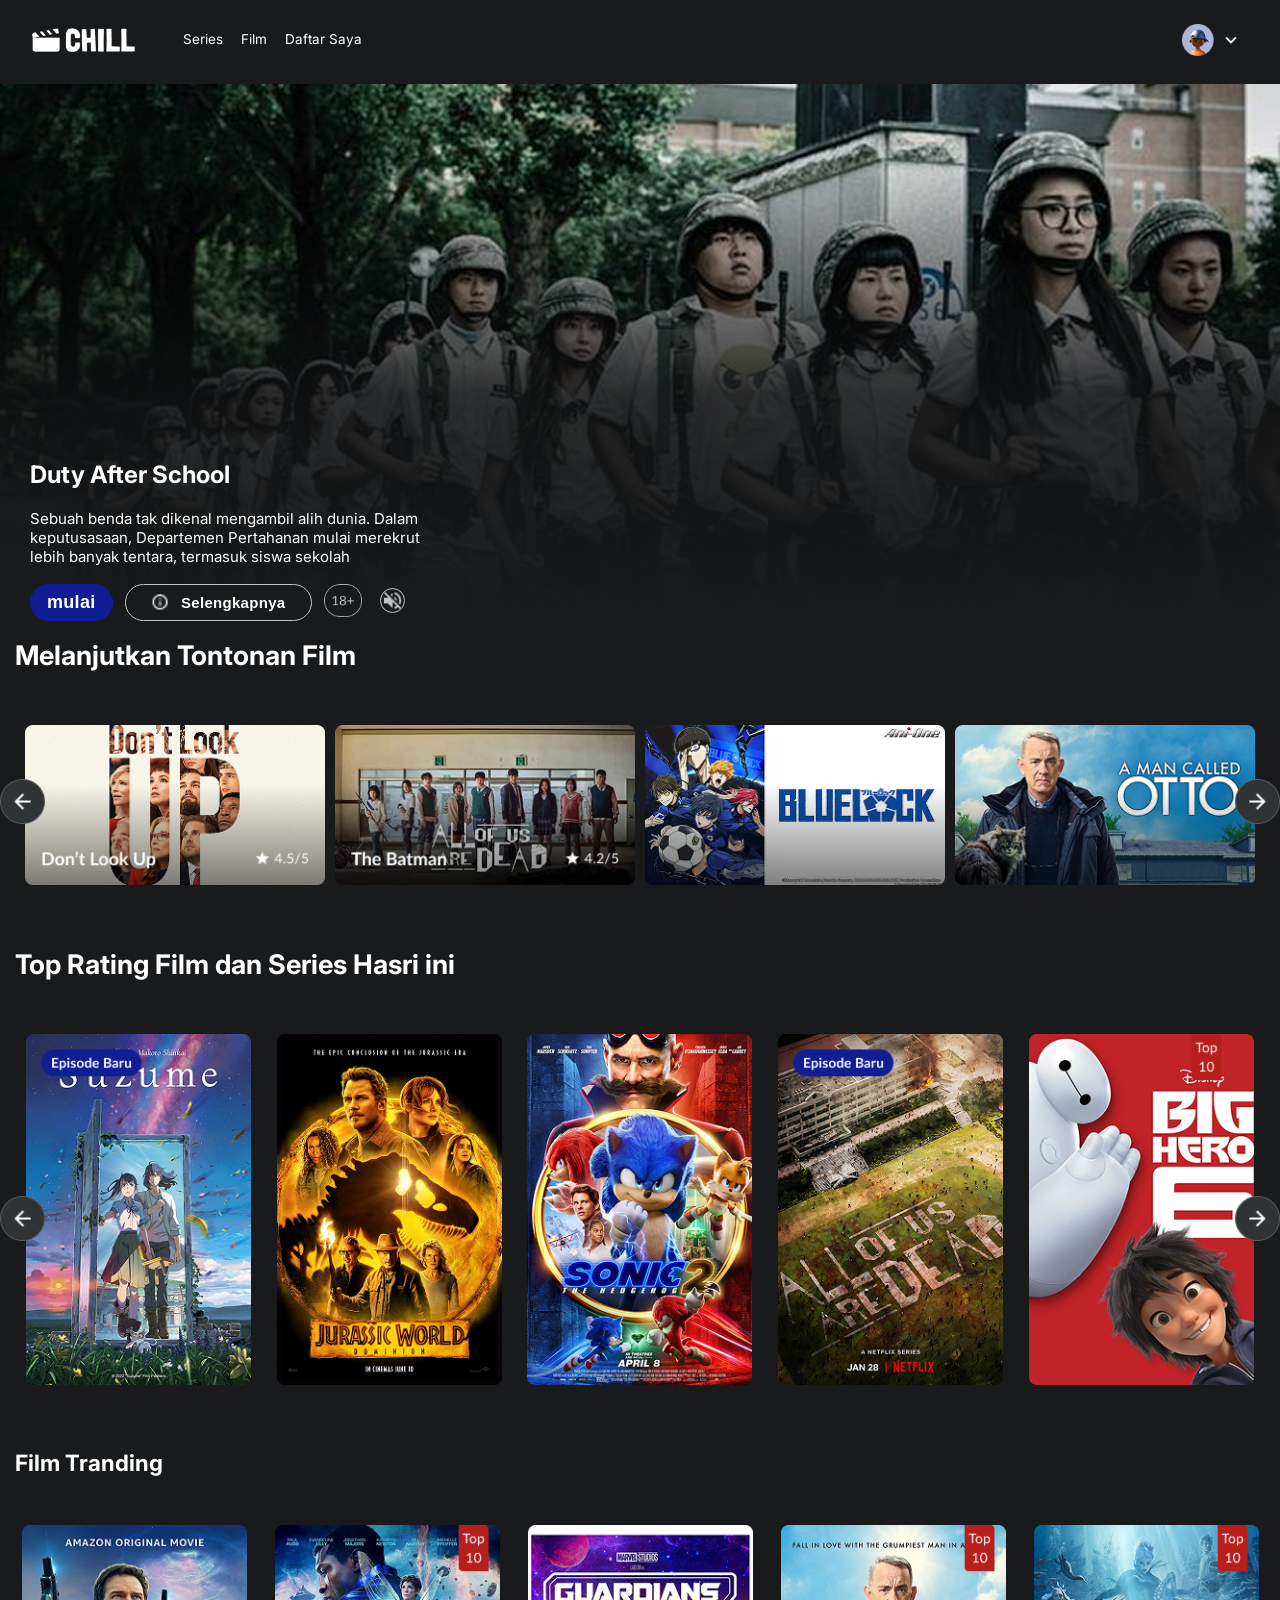
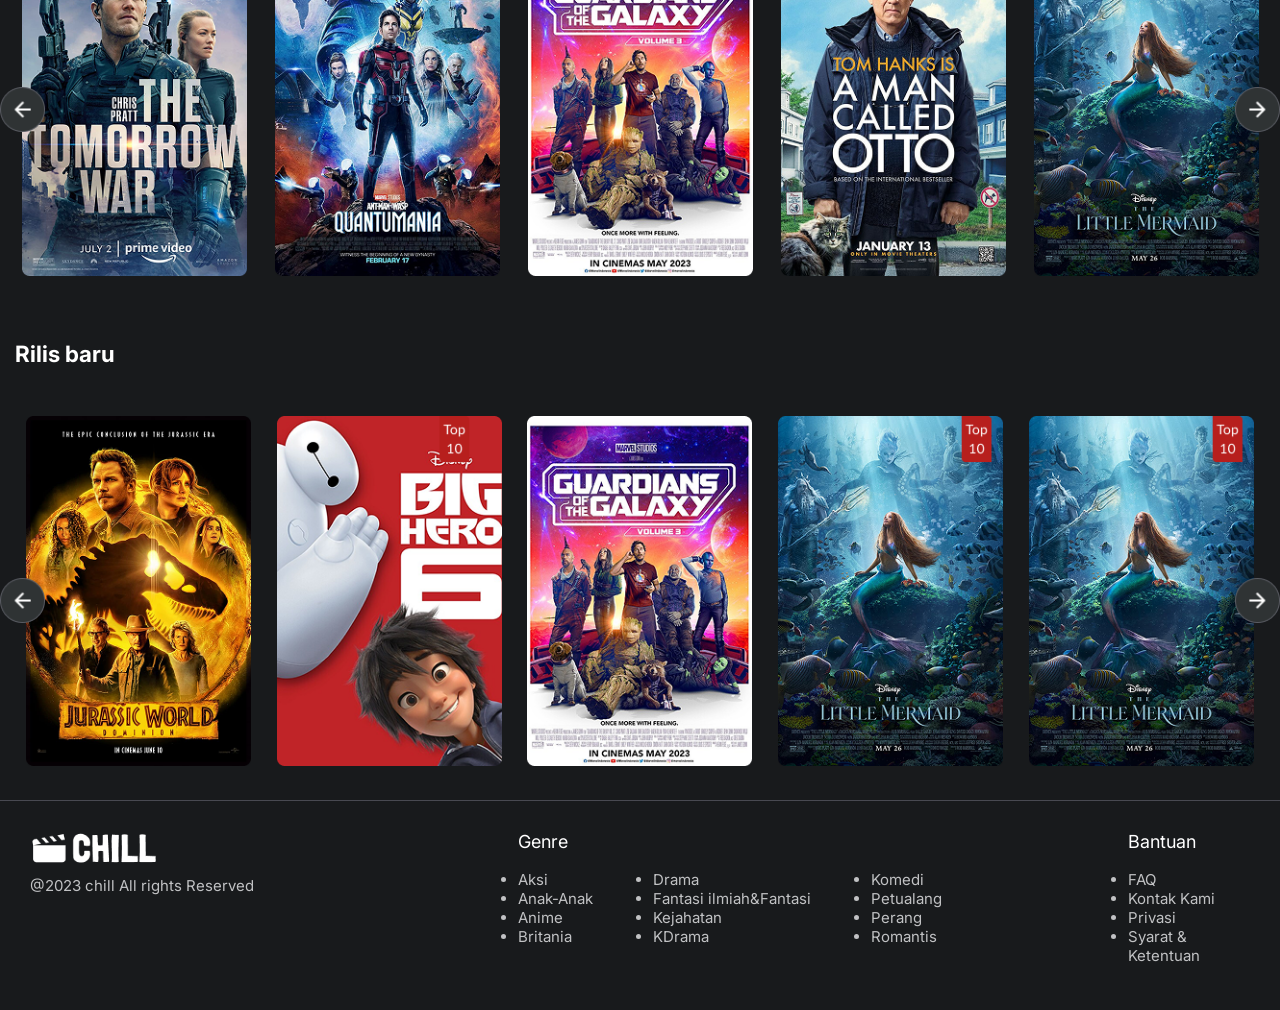
==== beranda-chill/index.html @ 82ff6e50 "desain sementara" ====
<!doctype html>
<html lang="en">
  <head>
    <meta charset="UTF-8" />
    <meta name="viewport" content="width=device-width, initial-scale=1.0" />
    <title>Document</title>
       <!-- <script src="https://cdn.jsdelivr.net/npm/@tailwindcss/browser@4"></script> -->
    <link rel="preconnect" href="https://fonts.googleapis.com" />
    <link rel="preconnect" href="https://fonts.gstatic.com" crossorigin />
    <link
      href="https://fonts.googleapis.com/css2?family=Inter:ital,opsz,wght@0,14..32,100..900;1,14..32,100..900&family=Lato:ital,wght@0,100;0,300;0,400;0,700;0,900;1,100;1,300;1,400;1,700;1,900&display=swap"
      rel="stylesheet"
    />

    <link rel="stylesheet" href="style.css" />
  </head>
  <body>
    <header class="">
     

      <nav>
 <div class="box-logo">
        <img class="logo-chill"
          src="/beranda-chill/img-beranda/Logo.png"
          alt="logo Chill"
          srcset=""
        />
      </div>

        <div class="box-list">
          <ul class="list">
            <li>Series</li>
            <li>Film</li>
            <li>Daftar Saya</li>
          </ul>
        </div>
      
      </nav>
        <div class="box-profil">
          <img src="../beranda-chill/img-beranda/Avatar (1).png" alt="" />
        </div>
    </header>

    <main>
      <section class="container-hero">
        <div class="hero-film"><img src="../beranda-chill/img-beranda/section_hero.png" alt=""></div>
        <div class="hero-description">
            <div
            class="hero-title"><h1>Duty After School</h1></div>

            <div class="hero-paraf">
               <p>Sebuah benda tak dikenal mengambil alih dunia. Dalam keputusasaan, Departemen Pertahanan mulai merekrut lebih banyak tentara, termasuk siswa sekolah menengah. Mereka pun segera menjadi pejuang garis depan dalam perang.</p> 
            </div>

<div class="hero-button">
 
    <div class="box-button">
<div> <button id="button-mulai">mulai</button></div>
   

   <div>
    <button id="button-selengkapnya"><img class="" src="../beranda-chill/img-beranda/information-outline.png" alt=""><span>Selengkapnya</span></button>
   </div>

   
    
   
<div>
    <img class="image-category-age" src="..//beranda-chill/img-beranda/category_age.png" alt="category-age">
   </div> 
</div>
  
   

<div class="volume-setting">
<img src="../beranda-chill/img-beranda/volume-off.png" alt="">
    </div>
</div>
    </div>
    
     <div >
</div>
        </div>

     <main>
      <!-- section melanjutkan film -->
      <section class="melanjutkan-tonton-film">
        <h2>Melanjutkan Tontonan Film</h2>
        <div class="card-film-tontonan">
        <div><img  src="./img-beranda/film1_melanjutkan_tontonan (3).png" alt=""></div>
        <div><img  src="./img-beranda/film2_melanjutkan_tontonan (2).png" alt=""></div>
        <div><img  src="./img-beranda/film3_melanjutkan_tontonan.png" alt=""></div>
        <div><img  src="./img-beranda/film4_melanjutkan_tontonan.png" alt=""></div>
        <div class="anak_panah">
<div class="anak_panah_kiri"><img src="./img-beranda/anak_panah_kiri.png" alt=""></div>
<div class="anak_panah_kanan">
  <img src="./img-beranda/anak_panah_kanan.png" alt="">
</div>
        </div>
        </div>
      </section>

      <!-- top rating film hari ini -->
      <section class="top-rating-film">
        <h2>Top Rating Film dan Series Hasri ini</h2>
        <div class="card-film-top">
        <div><img  src="img-beranda/film1_top.png" alt=""></div>
        <div><img  src="./img-beranda/film2_top.png" alt=""></div>
        <div><img  src="./img-beranda/film3_top.png" alt=""></div>
        <div><img  src="img-beranda/film4_top.png" alt=""></div>
        <div><img  src="./img-beranda/film5_top.png" alt=""></div>
        <div class="anak_panah_groub">
<div class="anak_panah_kiri"><img src="./img-beranda/anak_panah_kiri.png" alt=""></div>
<div class="anak_panah_kanan">
  <img src="./img-beranda/anak_panah_kanan.png" alt="">
</div>
        </div>
        </div>
      </section>
     

      <!-- section film tranding -->
      <section class="film-tranding">
        <h2>Film Tranding</h2>
        <div class="card-film-tranding">
        <div><img  src="./img-beranda/img_card/film1_tranding.png" alt=""></div>
        <div><img  src="./img-beranda/img_card/film2.tranding.png" alt=""></div>
        <div><img  src="./img-beranda/img_card/film3_tranding.png" alt=""></div>
        <div><img  src="./img-beranda/img_card/film4_tranding.png" alt=""></div>
        <div><img  src="./img-beranda/img_card/film5_tranding.png" alt=""></div>
        <div class="anak_panah_groub">
<div class="anak_panah_kiri"><img src="./img-beranda/anak_panah_kiri.png" alt=""></div>
<div class="anak_panah_kanan">
  <img src="./img-beranda/anak_panah_kanan.png" alt="">
</div>
        </div>
        </div>
      </section>


     <!-- section film rilis -->
      <section class="film-rilis">
        <h2>Rilis baru</h2>
        <div class="card-film-rilis">
        <div><img  src="./img-beranda/film2_top.png" alt=""></div>
        <div><img  src="./img-beranda/film5_top.png" alt=""></div>
        <div><img  src="./img-beranda/img_card/film3_tranding.png" alt=""></div>
        <div><img  src="./img-beranda/img_card/film5_tranding.png" alt=""></div>
        <div><img  src="./img-beranda/img_card/film5_tranding.png" alt=""></div>
        <div class="anak_panah_groub">
<div class="anak_panah_kiri"><img src="./img-beranda/anak_panah_kiri.png" alt=""></div>
<div class="anak_panah_kanan">
  <img src="./img-beranda/anak_panah_kanan.png" alt="">
</div>
        </div>
        </div>
      </section>
     
    </main>
    <footer>
      <!-- unntuk responsiv mobile -->
       <div class="hak-cipta">
        <img src="./img-beranda/Logo.png" alt="">
        <p>@2023 chill All rights Reserved</p>
       </div>

       <div class="genre">
        
          <p>Genre</p>
        <img src="./img-beranda/option-panah.png" alt="">

        
        <div class="genre-list">
         <div>

           <ul>
            <li>Aksi</li>
            <li>Anak-Anak</li>
            <li>Anime</li>
            <li>Britania</li>
          </ul>
         </div>
         
<div>
  <ul>
            <li>Drama</li>
            <li>Fantasi ilmiah&Fantasi</li>
            <li>Kejahatan</li>
            <li>KDrama</li>
          </ul>
</div>
          
<div>
    <Ul>
            <li>Komedi</li>
            <li>Petualang</li>
            <li>Perang</li>
            <li>Romantis</li>
          </Ul>
</div>
        
        </div>

</div>
       
       <div class="bantuan">
        <p>Bantuan</p>
        <img src="./img-beranda/option-panah.png" alt="">

        <div class="bantuan-list">
<ul>
  <li>FAQ</li>
  <li>Kontak Kami</li>
  <li>Privasi</li>
  <li>Syarat & Ketentuan</li>
</ul>
        </div>
       </div>


<!-- footer dekstop -->
   
    </footer>
   
  </body>
</html>
---- beranda-chill/style.css ----
@import"card_film.css";
@import"aresponsiv_beranda.css";
*{
    padding: 0;
    margin-top: 0;
    box-sizing: border-box;
}
html{
    font-size: 10px;
}

body{
    margin: 0;
    padding: 0;
    width:100vw;
    height:auto ;
   font-family: "Inter", sans-serif;
   background-color: #181A1C;
   color:#ffffff;
}

header{
    display: flex;
width:100vw;
height: 5.6rem;
padding: 0.6rem 2rem;
align-items: center;
}

.logo-chill{
    width:7rem;
    height: auto;
 
}

nav{
    width:90vw;
    height: 4.4rem;
    display: flex;
 
  gap: 1.2rem;
 align-items:center;

  
    box-sizing: border-box;
}

.box-list{
margin-top: 0.5rem;
}
nav ul{
    list-style-type: none;
    display: flex;
    gap: 1.2rem;
    font-style: bold;
    line-height: 120%;
  font-size:0.9rem;

}

.box-profil img{
    width: 4rem;
    height: auto;
  
}

/* main */
main{
    width:100vw;
    height: auto;
    display: flex;
    flex-direction: column;
}

/* section hero */

.container-hero{
    width:36rem;
    height:auto;

    position: relative;
    
}
/* image hero */
.hero-film img{
    width:100vw;
    height:auto;
 object-position: top;
object-fit:contain;

}

/* description hero */
.hero-description{
    width:25rem;
    display: flex;
    flex-direction: column;
  position: absolute;
  margin-top:-10rem;
  margin-left: 2rem;
    max-width: 32rem;
   max-height: 11.8rem;
   
   box-sizing: border-box;
  
}

/* hero title */


.hero-title h1{
    font-size: 1.6rem;
    font-weight: 700;
    font-style:bold;
   
    
  
  
}

/* hero paraf */

.hero-paraf p{ 
    width:26rem;
    
  
    font-size: 1rem;
    height:4rem ;
    overflow:scroll;
}

/* hero-button */
.hero-button{
    display: flex;
   justify-content: space-between;
   align-items: center;
 
   
}
/* box button */
.box-button{
    display: flex;
    gap: 0.8rem;
    align-items: center;
}
/* buton muulai */
#button-mulai{
    width:5.5rem ;
    height:2.5rem ;
    border-radius: 4.8rem;
    font-size: 1.2rem;
    font-style: bold;
    font-weight: 700;
    color: #ffffff;
    background-color: #0F1E93;
    letter-spacing: 0.02rem;
    border: none;
    box-sizing: border-box;
    
}

/* button selengkapnya */
#button-selengkapnya{
    align-items: center;
    justify-content: center;
    display: flex;
    width:12.5rem ;
    height:2.5rem ;
    border-radius: 4.8rem;
    font-size: 1.2rem;
    font-style: bold;
    font-weight: 700;
    color: #ffffff;
    background-color: #181A1C;
    letter-spacing: 0.02rem;
    gap: 0.8rem;
    padding:0.2rem 1.2rem 0.2rem 1.2rem;
    box-sizing: border-box;
    border:1px solid #C1C2C4;
}
#button-selengkapnya img{
    width: 1.2rem;
    height:1.2rem;
}
#button-selengkapnya span{
    display: block;
font-size:1rem ;
}
.image-category-age{
    width: 2.5rem;
   height: auto;
}


/* image volume setting */
.volume-setting img{
  width: 1.7rem;
  height: auto;
  border: 1px solid #C1C2C4;
  border-radius:1.9rem ;
 
}


/* footer */

footer{
    width: 100vw;
    height: auto;
    border-top: 1px solid #E7E3FC3B;
    color: #ffffff;
    padding:2rem 2rem ;
    display: flex;
    flex-direction: column;
   
}
.genre-list,.bantuan-list{
    display: none;
}

.hak-cipta{
     flex-direction: column;
width:100vw;
height: auto;
display: flex;
gap: 0.8rem;
}

.hak-cipta img{
    width: 8.4rem;
    height: auto;
}

.hak-cipta p{
    font-size: 1rem;
    line-height: 120%;
    color:#C1C2C4;
}

/* option genre */
.genre{
    display: flex;
    font-size: 1.2rem;
    width:90vw;
    height: auto;
    justify-content: space-between;
}


.genre img{
    width:auto;
    height:1.4rem;

/* option bantuan */
}
.bantuan{
    display: flex;
    font-size: 1.2rem;
    width:90vw;
    height: auto;
    justify-content: space-between;
}

.bantuan img{
    width:auto;
    height:1.4rem;

}

@media screen and (min-width: 400px){
    html{
        font-size: 11px;
    }
}
@media screen and (min-width:640px){
    html{
        font-size: 13px;
    }
}
@media screen and (min-width:786px){
   html{font-size: 15px;} 
   nav ul{
    margin-left: 2rem;

}
.card-film-tontonan img {
    width: 20rem;
    
}
   .card-film-top img {
    width:15rem;
   
}

.card-film-tranding img {
    width:15rem;
   
}
.card-film-rilis img {
    width:15rem;
    
}

.anak_panah{
    display: flex;
}
.anak_panah img{
    display:block;
    width: 3rem;

}
.anak_panah_groub img{
    display:block;
    width: 3rem;

}

.anak_panah_groub{
   
   width: 100vw;
   
  margin-top: 30%;
    position:absolute;
    display: flex;
    justify-content: space-between;

}

footer{
    flex-direction: row;
    justify-content: space-between;
}

.hak-cipta{
    width: 40vw;
}
.genre{
    display: flex;
    flex-direction: column;
    justify-content:start;
    width:50vw;
}
.genre-list{
    display: flex;
    /* display:block; */
    width:fit-content ;
    gap: 4rem;
    color: #C1C2C4;
    font-size: 1rem;
   
}
.bantuan{
    flex-direction: column;
    justify-content:start;
    width: 10vw;
}
.bantuan-list{
    display:block;
    flex-direction: column;
    color: #C1C2C4;
    font-size: 1rem;
}
.bantuan img{
    display: none;
}
.genre img{
    display: none;
}
}




/* @media screen and (min-width:1024px){
   html{font-size: 14px;} 
.card-film-tontonan img {
    width: 13rem;
    height: auto;
    margin-top:2rem;
    position: relative;
} */
    /* html{
        font-size:16px;
    }
    body{
       width :1440px;
    }
    /* header{
       width: 1440px;} */
    
  
   /* nav{
    width: 1000px;
    gap: 100px;
   }

   nav ul{
    gap: 50px;
   }

.hero-film img{
    width:100vw;
    height:700px;
 object-position: top;
object-fit:cover;

}


} */
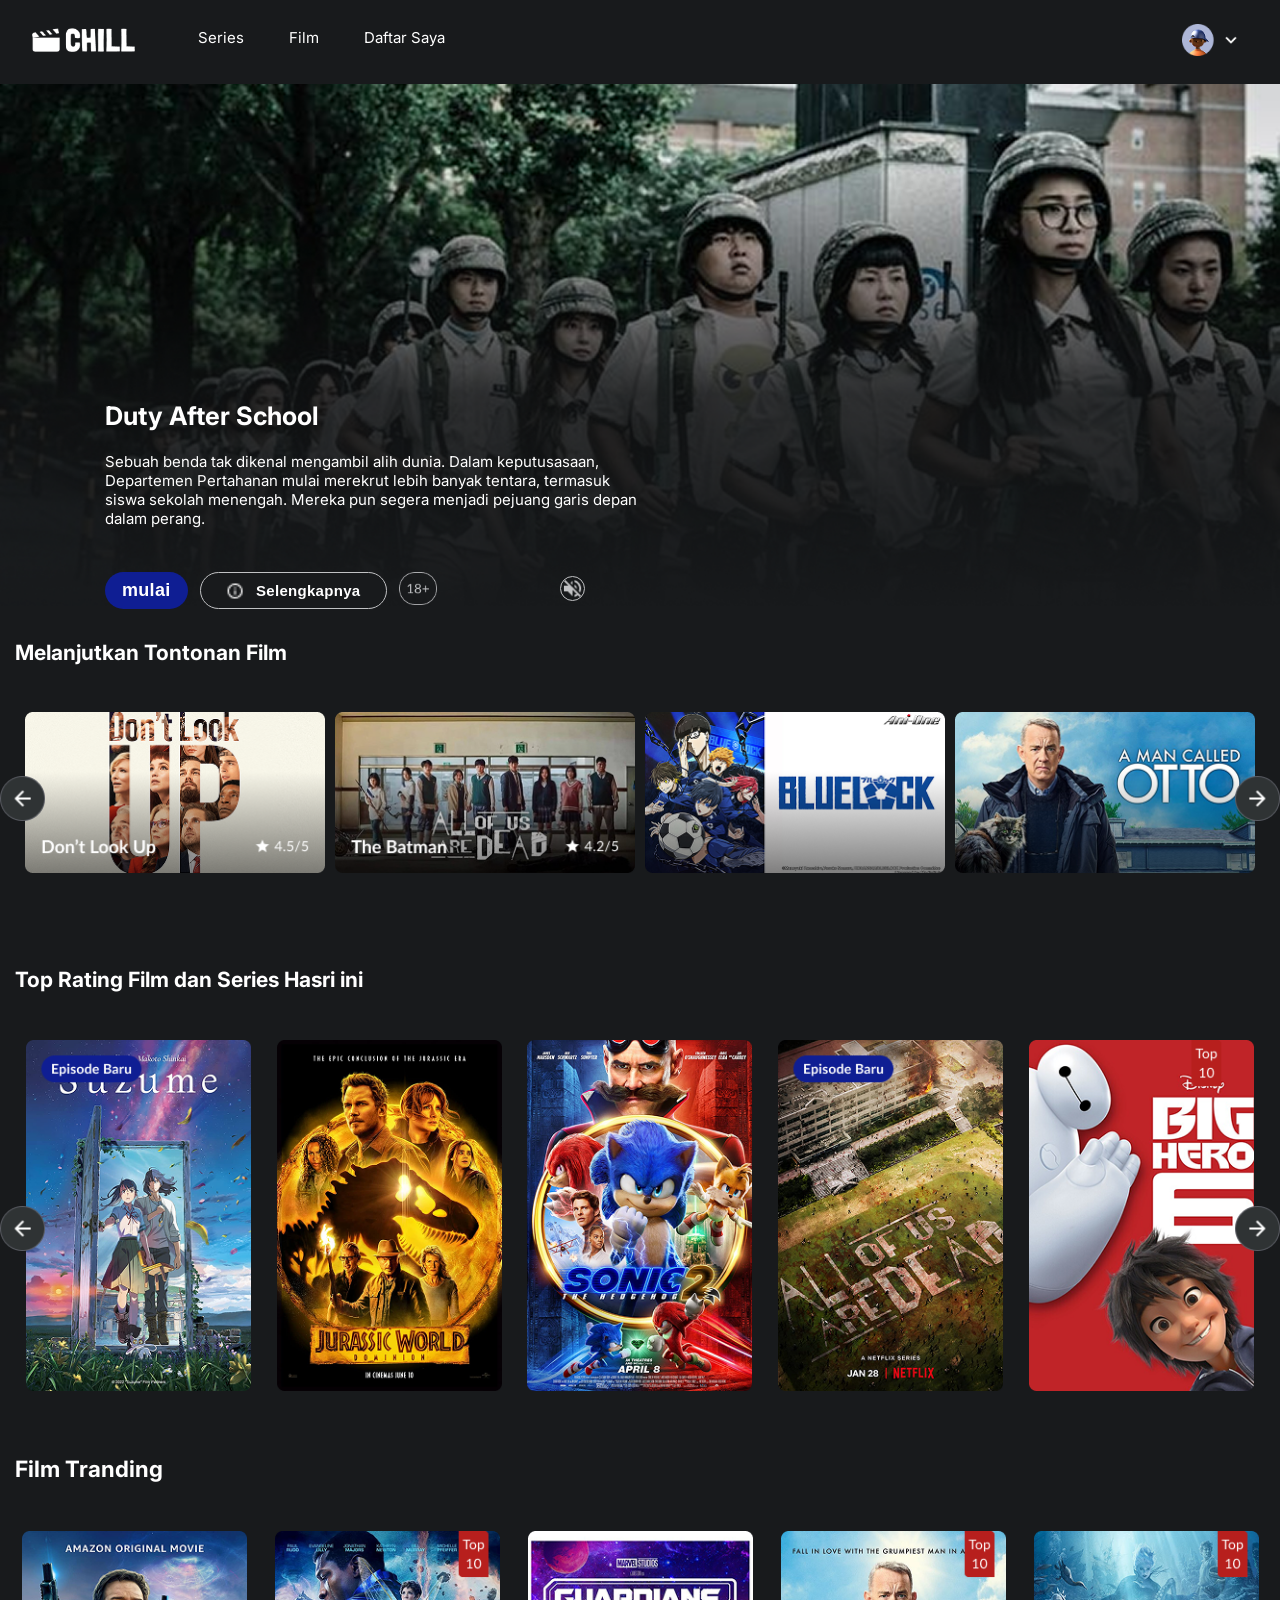
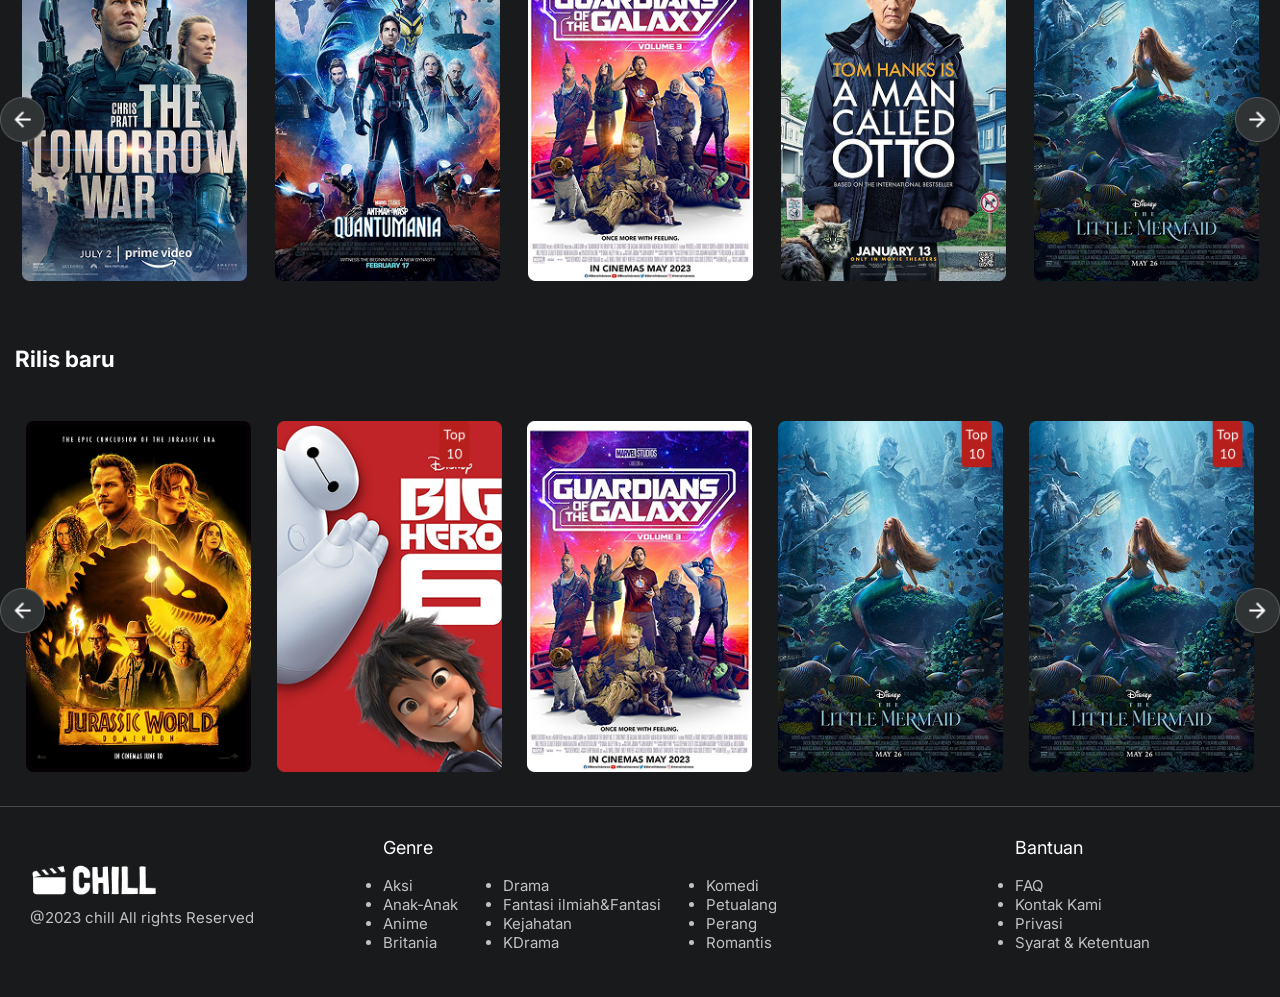
==== commit 286dc2e6: "push tugas-3b-basic" ====
--- a/beranda-chill/index.html
+++ b/beranda-chill/index.html
@@ -3,30 +3,39 @@
   <head>
     <meta charset="UTF-8" />
     <meta name="viewport" content="width=device-width, initial-scale=1.0" />
-    <title>Document</title>
-       <!-- <script src="https://cdn.jsdelivr.net/npm/@tailwindcss/browser@4"></script> -->
+    <title>Chill app</title>
+
     <link rel="preconnect" href="https://fonts.googleapis.com" />
     <link rel="preconnect" href="https://fonts.gstatic.com" crossorigin />
     <link
       href="https://fonts.googleapis.com/css2?family=Inter:ital,opsz,wght@0,14..32,100..900;1,14..32,100..900&family=Lato:ital,wght@0,100;0,300;0,400;0,700;0,900;1,100;1,300;1,400;1,700;1,900&display=swap"
       rel="stylesheet"
     />
-
+    <link rel="shortcut icon" href="/icon.png" type="image/x-icon">
+<!-- link css style -->
     <link rel="stylesheet" href="style.css" />
+    <!-- link css card -->
+    <link rel="stylesheet" href="/beranda-chill/card_film.css" />
+    <!-- link responsiv css -->
+    <link rel="stylesheet" href="/beranda-chill/responsiv.css" />
+
+  
   </head>
+
   <body>
     <header class="">
-     
-
       <nav>
- <div class="box-logo">
-        <img class="logo-chill"
-          src="/beranda-chill/img-beranda/Logo.png"
-          alt="logo Chill"
-          srcset=""
-        />
-      </div>
-
+        <!-- logo -->
+        <div class="box-logo">
+          <img
+            class="logo-chill"
+            src="/beranda-chill/img-beranda/Logo.png"
+            alt="logo Chill"
+            srcset=""
+          />
+        </div>
+
+        <!-- list nav -->
         <div class="box-list">
           <ul class="list">
             <li>Series</li>
@@ -34,193 +43,228 @@
             <li>Daftar Saya</li>
           </ul>
         </div>
-      
       </nav>
-        <div class="box-profil">
-          <img src="../beranda-chill/img-beranda/Avatar (1).png" alt="" />
-        </div>
+
+      <!-- profil -->
+      <div class="box-profil">
+        <img src="../beranda-chill/img-beranda/Avatar (1).png" alt="" />
+      </div>
     </header>
 
+    <!-- main -->
     <main>
+      <!-- section hero -->
       <section class="container-hero">
-        <div class="hero-film"><img src="../beranda-chill/img-beranda/section_hero.png" alt=""></div>
+        <div class="hero-film">
+          <img src="../beranda-chill/img-beranda/section_hero.png" alt="" />
+        </div>
+
         <div class="hero-description">
-            <div
-            class="hero-title"><h1>Duty After School</h1></div>
-
-            <div class="hero-paraf">
-               <p>Sebuah benda tak dikenal mengambil alih dunia. Dalam keputusasaan, Departemen Pertahanan mulai merekrut lebih banyak tentara, termasuk siswa sekolah menengah. Mereka pun segera menjadi pejuang garis depan dalam perang.</p> 
-            </div>
-
-<div class="hero-button">
- 
-    <div class="box-button">
-<div> <button id="button-mulai">mulai</button></div>
-   
-
-   <div>
-    <button id="button-selengkapnya"><img class="" src="../beranda-chill/img-beranda/information-outline.png" alt=""><span>Selengkapnya</span></button>
-   </div>
-
-   
-    
-   
-<div>
-    <img class="image-category-age" src="..//beranda-chill/img-beranda/category_age.png" alt="category-age">
-   </div> 
-</div>
-  
-   
-
-<div class="volume-setting">
-<img src="../beranda-chill/img-beranda/volume-off.png" alt="">
-    </div>
-</div>
-    </div>
-    
-     <div >
-</div>
-        </div>
-
-     <main>
-      <!-- section melanjutkan film -->
-      <section class="melanjutkan-tonton-film">
-        <h2>Melanjutkan Tontonan Film</h2>
-        <div class="card-film-tontonan">
-        <div><img  src="./img-beranda/film1_melanjutkan_tontonan (3).png" alt=""></div>
-        <div><img  src="./img-beranda/film2_melanjutkan_tontonan (2).png" alt=""></div>
-        <div><img  src="./img-beranda/film3_melanjutkan_tontonan.png" alt=""></div>
-        <div><img  src="./img-beranda/film4_melanjutkan_tontonan.png" alt=""></div>
-        <div class="anak_panah">
-<div class="anak_panah_kiri"><img src="./img-beranda/anak_panah_kiri.png" alt=""></div>
-<div class="anak_panah_kanan">
-  <img src="./img-beranda/anak_panah_kanan.png" alt="">
-</div>
-        </div>
-        </div>
+          <div class="hero-title">
+            <h1>Duty After School</h1>
+          </div>
+
+          <div class="hero-paraf">
+            <p>
+              Sebuah benda tak dikenal mengambil alih dunia. Dalam keputusasaan,
+              Departemen Pertahanan mulai merekrut lebih banyak tentara,
+              termasuk siswa sekolah menengah. Mereka pun segera menjadi pejuang
+              garis depan dalam perang.
+            </p>
+          </div>
+
+          <div class="hero-button">
+            <div class="box-button">
+              <div>
+                <button id="button-mulai">mulai</button>
+              </div>
+
+              <div>
+                <button id="button-selengkapnya">
+                  <img
+                    src="../beranda-chill/img-beranda/information-outline.png"
+                    alt=""
+                  />
+                  <span>Selengkapnya</span>
+                </button>
+              </div>
+
+              <div>
+                <img
+                  class="image-category-age"
+                  src="..//beranda-chill/img-beranda/category_age.png"
+                  alt="category-age"
+                />
+              </div>
+            </div>
+
+            <div class="volume-setting">
+              <img
+                src="../beranda-chill/img-beranda/volume-off.png"
+                alt=""
+              />
+            </div>
+          </div>
+        </div>
+
+        <div></div>
       </section>
 
-      <!-- top rating film hari ini -->
-      <section class="top-rating-film">
-        <h2>Top Rating Film dan Series Hasri ini</h2>
-        <div class="card-film-top">
-        <div><img  src="img-beranda/film1_top.png" alt=""></div>
-        <div><img  src="./img-beranda/film2_top.png" alt=""></div>
-        <div><img  src="./img-beranda/film3_top.png" alt=""></div>
-        <div><img  src="img-beranda/film4_top.png" alt=""></div>
-        <div><img  src="./img-beranda/film5_top.png" alt=""></div>
-        <div class="anak_panah_groub">
-<div class="anak_panah_kiri"><img src="./img-beranda/anak_panah_kiri.png" alt=""></div>
-<div class="anak_panah_kanan">
-  <img src="./img-beranda/anak_panah_kanan.png" alt="">
-</div>
-        </div>
-        </div>
-      </section>
-     
-
-      <!-- section film tranding -->
-      <section class="film-tranding">
-        <h2>Film Tranding</h2>
-        <div class="card-film-tranding">
-        <div><img  src="./img-beranda/img_card/film1_tranding.png" alt=""></div>
-        <div><img  src="./img-beranda/img_card/film2.tranding.png" alt=""></div>
-        <div><img  src="./img-beranda/img_card/film3_tranding.png" alt=""></div>
-        <div><img  src="./img-beranda/img_card/film4_tranding.png" alt=""></div>
-        <div><img  src="./img-beranda/img_card/film5_tranding.png" alt=""></div>
-        <div class="anak_panah_groub">
-<div class="anak_panah_kiri"><img src="./img-beranda/anak_panah_kiri.png" alt=""></div>
-<div class="anak_panah_kanan">
-  <img src="./img-beranda/anak_panah_kanan.png" alt="">
-</div>
-        </div>
-        </div>
-      </section>
-
-
-     <!-- section film rilis -->
-      <section class="film-rilis">
-        <h2>Rilis baru</h2>
-        <div class="card-film-rilis">
-        <div><img  src="./img-beranda/film2_top.png" alt=""></div>
-        <div><img  src="./img-beranda/film5_top.png" alt=""></div>
-        <div><img  src="./img-beranda/img_card/film3_tranding.png" alt=""></div>
-        <div><img  src="./img-beranda/img_card/film5_tranding.png" alt=""></div>
-        <div><img  src="./img-beranda/img_card/film5_tranding.png" alt=""></div>
-        <div class="anak_panah_groub">
-<div class="anak_panah_kiri"><img src="./img-beranda/anak_panah_kiri.png" alt=""></div>
-<div class="anak_panah_kanan">
-  <img src="./img-beranda/anak_panah_kanan.png" alt="">
-</div>
-        </div>
-        </div>
-      </section>
-     
+      <div class="container-card">
+        <!-- section melanjutkan tontonan -->
+        <section class="melanjutkan-tonton-film">
+          <h2>Melanjutkan Tontonan Film</h2>
+
+          <div class="card-film-tontonan">
+            <div>
+              <img src="./img-beranda/film1_melanjutkan_tontonan (3).png" alt="" />
+            </div>
+            <div>
+              <img src="./img-beranda/film2_melanjutkan_tontonan (2).png" alt="" />
+            </div>
+            <div>
+              <img src="./img-beranda/film3_melanjutkan_tontonan.png" alt="" />
+            </div>
+            <div>
+              <img src="./img-beranda/film4_melanjutkan_tontonan.png" alt="" />
+            </div>
+
+            <div class="anak_panah">
+              <div class="anak_panah_kiri">
+                <img src="./img-beranda/anak_panah_kiri.png" alt="" />
+              </div>
+              <div class="anak_panah_kanan">
+                <img src="./img-beranda/anak_panah_kanan.png" alt="" />
+              </div>
+            </div>
+          </div>
+        </section>
+
+        <!-- top rating film -->
+        <section class="top-rating-film">
+          <h2>Top Rating Film dan Series Hasri ini</h2>
+
+          <div class="card-film-top">
+            <div><img src="img-beranda/film1_top.png" alt="" /></div>
+            <div><img src="./img-beranda/film2_top.png" alt="" /></div>
+            <div><img src="./img-beranda/film3_top.png" alt="" /></div>
+            <div><img src="img-beranda/film4_top.png" alt="" /></div>
+            <div><img src="./img-beranda/film5_top.png" alt="" /></div>
+
+            <div class="anak_panah_groub">
+              <div class="anak_panah_kiri">
+                <img src="./img-beranda/anak_panah_kiri.png" alt="" />
+              </div>
+              <div class="anak_panah_kanan">
+                <img src="./img-beranda/anak_panah_kanan.png" alt="" />
+              </div>
+            </div>
+          </div>
+        </section>
+
+        <!-- section film tranding -->
+        <section class="film-tranding">
+          <h2>Film Tranding</h2>
+
+          <div class="card-film-tranding">
+            <div><img src="./img-beranda/img_card/film1_tranding.png" alt="" /></div>
+            <div><img src="./img-beranda/img_card/film2.tranding.png" alt="" /></div>
+            <div><img src="./img-beranda/img_card/film3_tranding.png" alt="" /></div>
+            <div><img src="./img-beranda/img_card/film4_tranding.png" alt="" /></div>
+            <div><img src="./img-beranda/img_card/film5_tranding.png" alt="" /></div>
+
+            <div class="anak_panah_groub">
+              <div class="anak_panah_kiri">
+                <img src="./img-beranda/anak_panah_kiri.png" alt="" />
+              </div>
+              <div class="anak_panah_kanan">
+                <img src="./img-beranda/anak_panah_kanan.png" alt="" />
+              </div>
+            </div>
+          </div>
+        </section>
+
+        <!-- section film rilis -->
+        <section class="film-rilis">
+          <h2>Rilis baru</h2>
+
+          <div class="card-film-rilis">
+            <div><img src="./img-beranda/film2_top.png" alt="" /></div>
+            <div><img src="./img-beranda/film5_top.png" alt="" /></div>
+            <div><img src="./img-beranda/img_card/film3_tranding.png" alt="" /></div>
+            <div><img src="./img-beranda/img_card/film5_tranding.png" alt="" /></div>
+            <div><img src="./img-beranda/img_card/film5_tranding.png" alt="" /></div>
+
+            <div class="anak_panah_groub">
+              <div class="anak_panah_kiri">
+                <img src="./img-beranda/anak_panah_kiri.png" alt="" />
+              </div>
+              <div class="anak_panah_kanan">
+                <img src="./img-beranda/anak_panah_kanan.png" alt="" />
+              </div>
+            </div>
+          </div>
+        </section>
+      </div>
     </main>
+
+    <!-- footer -->
     <footer>
-      <!-- unntuk responsiv mobile -->
-       <div class="hak-cipta">
-        <img src="./img-beranda/Logo.png" alt="">
+      <!-- hak cipta -->
+      <div class="hak-cipta">
+        <img src="./img-beranda/Logo.png" alt="" />
         <p>@2023 chill All rights Reserved</p>
-       </div>
-
-       <div class="genre">
-        
-          <p>Genre</p>
-        <img src="./img-beranda/option-panah.png" alt="">
-
-        
+      </div>
+
+      <!-- genre -->
+      <div class="genre">
+        <p>Genre</p>
+        <img src="./img-beranda/option-panah.png" alt="" />
+
         <div class="genre-list">
-         <div>
-
-           <ul>
-            <li>Aksi</li>
-            <li>Anak-Anak</li>
-            <li>Anime</li>
-            <li>Britania</li>
+          <div>
+            <ul>
+              <li>Aksi</li>
+              <li>Anak-Anak</li>
+              <li>Anime</li>
+              <li>Britania</li>
+            </ul>
+          </div>
+
+          <div>
+            <ul>
+              <li>Drama</li>
+              <li>Fantasi ilmiah&Fantasi</li>
+              <li>Kejahatan</li>
+              <li>KDrama</li>
+            </ul>
+          </div>
+
+          <div>
+            <ul>
+              <li>Komedi</li>
+              <li>Petualang</li>
+              <li>Perang</li>
+              <li>Romantis</li>
+            </ul>
+          </div>
+        </div>
+      </div>
+
+      <!-- bantuan -->
+      <div class="bantuan">
+        <p>Bantuan</p>
+        <img src="./img-beranda/option-panah.png" alt="" />
+
+        <div class="bantuan-list">
+          <ul>
+            <li>FAQ</li>
+            <li>Kontak Kami</li>
+            <li>Privasi</li>
+            <li>Syarat & Ketentuan</li>
           </ul>
-         </div>
-         
-<div>
-  <ul>
-            <li>Drama</li>
-            <li>Fantasi ilmiah&Fantasi</li>
-            <li>Kejahatan</li>
-            <li>KDrama</li>
-          </ul>
-</div>
-          
-<div>
-    <Ul>
-            <li>Komedi</li>
-            <li>Petualang</li>
-            <li>Perang</li>
-            <li>Romantis</li>
-          </Ul>
-</div>
-        
-        </div>
-
-</div>
-       
-       <div class="bantuan">
-        <p>Bantuan</p>
-        <img src="./img-beranda/option-panah.png" alt="">
-
-        <div class="bantuan-list">
-<ul>
-  <li>FAQ</li>
-  <li>Kontak Kami</li>
-  <li>Privasi</li>
-  <li>Syarat & Ketentuan</li>
-</ul>
-        </div>
-       </div>
-
-
-<!-- footer dekstop -->
-   
+        </div>
+      </div>
     </footer>
-   
   </body>
-</html>
+</html>
--- a/beranda-chill/style.css
+++ b/beranda-chill/style.css
@@ -1,416 +1,285 @@
 
 
-@import"card_film.css";
-@import"aresponsiv_beranda.css";
+/* untuk card css dan responsiv ,terpisah  */
+
+
 *{
-    padding: 0;
-    margin-top: 0;
-    box-sizing: border-box;
-}
+  padding:0;
+  margin-top:0;
+  box-sizing:border-box;
+}
+
 html{
-    font-size: 10px;
+  font-size:10px;
 }
 
 body{
-    margin: 0;
-    padding: 0;
-    width:100vw;
-    height:auto ;
-   font-family: "Inter", sans-serif;
-   background-color: #181A1C;
-   color:#ffffff;
-}
-
+  margin:0;
+  padding:0;
+  width:100vw;
+  height:auto;
+  font-family:"Inter",sans-serif;
+  background-color:#181A1C;
+  color:#ffffff;
+}
+/* header */
 header{
-    display: flex;
-width:100vw;
-height: 5.6rem;
-padding: 0.6rem 2rem;
-align-items: center;
+  display:flex;
+  width:100vw;
+  height:5.6rem;
+  padding:0.6rem 2rem;
+  align-items:center;
 }
 
 .logo-chill{
-    width:7rem;
-    height: auto;
- 
+  width:7rem;
+  height:auto;
 }
 
 nav{
-    width:90vw;
-    height: 4.4rem;
-    display: flex;
- 
-  gap: 1.2rem;
- align-items:center;
-
-  
-    box-sizing: border-box;
+  width:90vw;
+  height:4.4rem;
+  display:flex;
+  gap:1.2rem;
+  align-items:center;
+  box-sizing:border-box;
 }
 
 .box-list{
-margin-top: 0.5rem;
-}
+  margin-top:0.5rem;
+}
+
 nav ul{
-    list-style-type: none;
-    display: flex;
-    gap: 1.2rem;
-    font-style: bold;
-    line-height: 120%;
-  font-size:0.9rem;
-
+  list-style-type:none;
+  display:flex;
+  gap:1.2rem;
+  font-style:bold;
+  line-height:120%;
+  font-size:1rem;
+  
+}
+
+li{
+  cursor:pointer;
+  transition: all 0.2ms ease-in-out;
+  
+}
+
+/* hover */
+li:hover{
+  font-size:1.1rem;
+  color: #ffffff;
 }
 
 .box-profil img{
-    width: 4rem;
-    height: auto;
-  
-}
-
-/* main */
+  width:4rem;
+  height:auto;
+
+}
+.box-profil img:hover{
+  padding: 0.3rem;
+}
+/* main */ 
+/* note section card film terpisah dari file ini */
 main{
-    width:100vw;
-    height: auto;
-    display: flex;
-    flex-direction: column;
+  width:100vw;
+  height:auto;
+  display:flex;
+  flex-direction:column;
 }
 
 /* section hero */
-
 .container-hero{
-    width:36rem;
-    height:auto;
-
-    position: relative;
-    
-}
+  width:36rem;
+  height:auto;
+  position:relative;
+}
+
 /* image hero */
 .hero-film img{
-    width:100vw;
-    height:auto;
- object-position: top;
-object-fit:contain;
-
+  width:100vw;
+  height:auto;
+  object-position:top;
+  object-fit:contain;
 }
 
 /* description hero */
 .hero-description{
-    width:25rem;
-    display: flex;
-    flex-direction: column;
-  position: absolute;
+  width:25rem;
+  display:flex;
+  flex-direction:column;
+  position:absolute;
   margin-top:-10rem;
-  margin-left: 2rem;
-    max-width: 32rem;
-   max-height: 11.8rem;
-   
-   box-sizing: border-box;
-  
+  margin-left:2rem;
+  max-width:32rem;
+  max-height:11.8rem;
+  box-sizing:border-box;
 }
 
 /* hero title */
-
-
 .hero-title h1{
-    font-size: 1.6rem;
-    font-weight: 700;
-    font-style:bold;
-   
-    
-  
-  
+  font-size:1.7rem;
+  font-weight:700;
+  font-style:bold;
 }
 
 /* hero paraf */
-
-.hero-paraf p{ 
-    width:26rem;
-    
-  
-    font-size: 1rem;
-    height:4rem ;
-    overflow:scroll;
+.hero-paraf p{
+  width:26rem;
+  font-size:1rem;
+  height:4rem;
+  overflow:scroll;
 }
 
 /* hero-button */
 .hero-button{
-    display: flex;
-   justify-content: space-between;
-   align-items: center;
- 
-   
-}
+  display:flex;
+  justify-content:space-between;
+  align-items:center;
+}
+
 /* box button */
 .box-button{
-    display: flex;
-    gap: 0.8rem;
-    align-items: center;
-}
+  display:flex;
+  gap:0.8rem;
+  align-items:center;
+}
+
+.box-button button,img{
+  cursor: pointer;
+  transition: all 0.3ms ease-in-out;
+  
+}
+
+.image-category-age:hover{
+  padding: 0.1rem;
+}
+#button-mulai:hover{
+  background-color: #C1C2C4;
+  
+}
+#button-selengkapnya:hover{
+  background-color: #C1C2C4;
+  
+}
+
 /* buton muulai */
 #button-mulai{
-    width:5.5rem ;
-    height:2.5rem ;
-    border-radius: 4.8rem;
-    font-size: 1.2rem;
-    font-style: bold;
-    font-weight: 700;
-    color: #ffffff;
-    background-color: #0F1E93;
-    letter-spacing: 0.02rem;
-    border: none;
-    box-sizing: border-box;
-    
+  width:5.5rem;
+  height:2.5rem;
+  border-radius:4.8rem;
+  font-size:1.2rem;
+  font-style:bold;
+  font-weight:700;
+  color:#ffffff;
+  background-color:#0F1E93;
+  letter-spacing:0.02rem;
+  border:none;
+  box-sizing:border-box;
 }
 
 /* button selengkapnya */
 #button-selengkapnya{
-    align-items: center;
-    justify-content: center;
-    display: flex;
-    width:12.5rem ;
-    height:2.5rem ;
-    border-radius: 4.8rem;
-    font-size: 1.2rem;
-    font-style: bold;
-    font-weight: 700;
-    color: #ffffff;
-    background-color: #181A1C;
-    letter-spacing: 0.02rem;
-    gap: 0.8rem;
-    padding:0.2rem 1.2rem 0.2rem 1.2rem;
-    box-sizing: border-box;
-    border:1px solid #C1C2C4;
-}
+  align-items:center;
+  justify-content:center;
+  display:flex;
+  width:12.5rem;
+  height:2.5rem;
+  border-radius:4.8rem;
+  font-size:1.2rem;
+  font-style:bold;
+  font-weight:700;
+  color:#ffffff;
+  background-color:#181A1C;
+  letter-spacing:0.02rem;
+  gap:0.8rem;
+  padding:0.2rem 1.2rem 0.2rem 1.2rem;
+  box-sizing:border-box;
+  border:1px solid #C1C2C4;
+}
+
 #button-selengkapnya img{
-    width: 1.2rem;
-    height:1.2rem;
-}
+  width:1.2rem;
+  height:1.2rem;
+}
+
 #button-selengkapnya span{
-    display: block;
-font-size:1rem ;
-}
+  display:block;
+  font-size:1rem;
+}
+
 .image-category-age{
-    width: 2.5rem;
-   height: auto;
-}
-
+  width:2.5rem;
+  height:auto;
+}
 
 /* image volume setting */
 .volume-setting img{
-  width: 1.7rem;
-  height: auto;
-  border: 1px solid #C1C2C4;
-  border-radius:1.9rem ;
- 
-}
-
+  width:1.7rem;
+  height:auto;
+  border:1px solid #C1C2C4;
+  border-radius:1.9rem;
+}
 
 /* footer */
-
 footer{
-    width: 100vw;
-    height: auto;
-    border-top: 1px solid #E7E3FC3B;
-    color: #ffffff;
-    padding:2rem 2rem ;
-    display: flex;
-    flex-direction: column;
-   
-}
+  width:100vw;
+  height:auto;
+  border-top:1px solid #E7E3FC3B;
+  color:#ffffff;
+  padding:2rem 2rem;
+  display:flex;
+  flex-direction:column;
+}
+
 .genre-list,.bantuan-list{
-    display: none;
-}
-
+  display:none;
+}
+/* hak cipta */
 .hak-cipta{
-     flex-direction: column;
-width:100vw;
-height: auto;
-display: flex;
-gap: 0.8rem;
+  flex-direction:column;
+  width:100vw;
+  height:auto;
+  display:flex;
+  gap:0.8rem;
 }
 
 .hak-cipta img{
-    width: 8.4rem;
-    height: auto;
+  width:8.4rem;
+  height:auto;
 }
 
 .hak-cipta p{
-    font-size: 1rem;
-    line-height: 120%;
-    color:#C1C2C4;
+  font-size:1rem;
+  line-height:120%;
+  color:#C1C2C4;
 }
 
 /* option genre */
 .genre{
-    display: flex;
-    font-size: 1.2rem;
-    width:90vw;
-    height: auto;
-    justify-content: space-between;
-}
-
+  display:flex;
+  font-size:1.2rem;
+  width:90vw;
+  height:auto;
+  justify-content:space-between;
+}
 
 .genre img{
-    width:auto;
-    height:1.4rem;
-
-/* option bantuan */
-}
+  width:auto;
+  height:1.4rem;
+ 
+}
+ /* option bantuan */
 .bantuan{
-    display: flex;
-    font-size: 1.2rem;
-    width:90vw;
-    height: auto;
-    justify-content: space-between;
+  display:flex;
+  font-size:1.2rem;
+  width:90vw;
+  height:auto;
+  justify-content:space-between;
 }
 
 .bantuan img{
-    width:auto;
-    height:1.4rem;
-
-}
-
-@media screen and (min-width: 400px){
-    html{
-        font-size: 11px;
-    }
-}
-@media screen and (min-width:640px){
-    html{
-        font-size: 13px;
-    }
-}
-@media screen and (min-width:786px){
-   html{font-size: 15px;} 
-   nav ul{
-    margin-left: 2rem;
-
-}
-.card-film-tontonan img {
-    width: 20rem;
-    
-}
-   .card-film-top img {
-    width:15rem;
-   
-}
-
-.card-film-tranding img {
-    width:15rem;
-   
-}
-.card-film-rilis img {
-    width:15rem;
-    
-}
-
-.anak_panah{
-    display: flex;
-}
-.anak_panah img{
-    display:block;
-    width: 3rem;
-
-}
-.anak_panah_groub img{
-    display:block;
-    width: 3rem;
-
-}
-
-.anak_panah_groub{
-   
-   width: 100vw;
-   
-  margin-top: 30%;
-    position:absolute;
-    display: flex;
-    justify-content: space-between;
-
-}
-
-footer{
-    flex-direction: row;
-    justify-content: space-between;
-}
-
-.hak-cipta{
-    width: 40vw;
-}
-.genre{
-    display: flex;
-    flex-direction: column;
-    justify-content:start;
-    width:50vw;
-}
-.genre-list{
-    display: flex;
-    /* display:block; */
-    width:fit-content ;
-    gap: 4rem;
-    color: #C1C2C4;
-    font-size: 1rem;
-   
-}
-.bantuan{
-    flex-direction: column;
-    justify-content:start;
-    width: 10vw;
-}
-.bantuan-list{
-    display:block;
-    flex-direction: column;
-    color: #C1C2C4;
-    font-size: 1rem;
-}
-.bantuan img{
-    display: none;
-}
-.genre img{
-    display: none;
-}
-}
-
-
-
-
-/* @media screen and (min-width:1024px){
-   html{font-size: 14px;} 
-.card-film-tontonan img {
-    width: 13rem;
-    height: auto;
-    margin-top:2rem;
-    position: relative;
-} */
-    /* html{
-        font-size:16px;
-    }
-    body{
-       width :1440px;
-    }
-    /* header{
-       width: 1440px;} */
-    
-  
-   /* nav{
-    width: 1000px;
-    gap: 100px;
-   }
-
-   nav ul{
-    gap: 50px;
-   }
-
-.hero-film img{
-    width:100vw;
-    height:700px;
- object-position: top;
-object-fit:cover;
-
-}
-
-
-} */
-
- 
-
-
+  width:auto;
+  height:1.4rem;
+}
+
--- a/beranda-chill/card_film.css
+++ b/beranda-chill/card_film.css
@@ -0,0 +1,167 @@
+/* section melanjutkan tontonan film */
+.container-card{
+    width: 100vw;
+    height: auto;
+}
+
+.container-card img{
+  transition: all 0.7ms ease-in-out;
+  cursor: pointer;
+  
+}
+
+.container-card img:hover{
+    padding: 0.2rem;
+ 
+}
+.melanjutkan-tonton-film{
+
+  width:100%;
+height: auto;
+padding: 2rem 1rem;
+
+}
+
+.melanjutkan-tonton-film h2{
+    font-size: 1.4rem;
+    line-height: 120%;
+    font-style: bold;
+}
+.card-film-tontonan{
+       overflow: auto;
+    display: flex;
+   
+ 
+   justify-content: space-evenly;
+  
+}
+.card-film-tontonan img {
+    width: 36rem;
+    height: auto;
+    margin-top:2rem;
+    position: relative;
+}
+
+/* box anak panah */
+.anak_panah{
+   width: 100vw;
+    padding:0;
+  margin-top: 5%;
+    position:absolute;
+    display: flex;
+    justify-content: space-between;
+
+}
+.anak_panah img{
+    width:3rem ;
+    height: auto;
+}
+.anak_panah,.anak_panah_groub img{
+  
+    height: auto;
+    display: none;
+}
+
+
+
+
+/*section top rating film */
+
+.top-rating-film{
+    width:100%;
+height: auto;
+padding: 2rem 1rem;
+margin-top: 2rem;
+}
+
+.top-rating-film h2{
+   font-size: 1.4rem;
+    line-height: 120%;
+    font-style: bold;   
+
+
+}
+
+.card-film-top{
+       overflow: auto;
+    display: flex;
+    gap: 1rem;
+    justify-content:space-evenly;
+}
+
+.card-film-top img {
+    width:9.5rem;
+    height: auto;
+    margin-top:2rem;
+    position: relative;
+}
+
+
+/* section film Rilis terbaru */
+.film-rilis{
+    width:100%;
+height: auto;
+padding: 2rem 1rem;
+}
+
+.card-film-rilis h2{
+   font-size: 1.4rem;
+    line-height: 120%;
+    font-style: bold;   
+
+
+}
+
+.card-film-rilis{
+       overflow: auto;
+    display: flex;
+    gap: 1rem;
+    justify-content: space-evenly;
+}
+
+.card-film-rilis img {
+    width:9.5rem;
+    height: auto;
+    margin-top:2rem;
+    position: relative;
+}
+
+/* section film tranding */
+.film-tranding{
+    width:100%;
+height: auto;
+padding: 2rem 1rem;
+}
+
+.card-film-tranding h2{
+   font-size: 1.4rem;
+    line-height: 120%;
+    font-style: bold;   
+
+
+}
+
+.card-film-tranding{
+       overflow: auto;
+    display: flex;
+    gap: 1rem;
+    justify-content: space-around;
+}
+
+.card-film-tranding img {
+    width:9.5rem;
+    height: auto;
+    margin-top:2rem;
+    position: relative;
+}
+
+
+
+
+
+
+
+
+
+
+
--- a/beranda-chill/responsiv.css
+++ b/beranda-chill/responsiv.css
@@ -0,0 +1,123 @@
+
+
+@media screen and (min-width:400px){
+  html{
+    font-size:11px;
+  }
+}
+
+@media screen and (min-width:640px){
+  html{
+    font-size:13px;
+  }
+}
+
+@media screen and (min-width:786px){
+  html{
+    font-size:15px;
+  }
+
+  nav ul{
+    gap:3rem;
+    margin-left: 3rem;
+  }
+
+  .hero-description{
+    width:50rem;
+    margin-top:-14rem;
+    margin-left:7rem;
+  }
+
+  .hero-paraf p{
+    width:36rem;
+    height:7rem;
+    overflow:auto;
+  }
+
+  .card-film-tontonan img{
+    width:20rem;
+  }
+
+  .card-film-top img{
+    width:15rem;
+  }
+
+  .card-film-tranding img{
+    width:15rem;
+  }
+
+  .card-film-rilis img{
+    width:15rem;
+  }
+
+  .anak_panah{
+    display:flex;
+  }
+
+  .anak_panah img{
+    display:block;
+    width:3rem;
+  }
+
+  .anak_panah_groub img{
+    display:block;
+    width:3rem;
+  }
+
+  .anak_panah_groub{
+    width:100vw;
+    margin-top:13%;
+    position:absolute;
+    display:flex;
+    justify-content:space-between;
+  }
+
+  footer{
+    display:flex;
+    flex-direction:row;
+    justify-content:space-between;
+    align-items:center;
+  }
+
+  .hak-cipta{
+    width:30vw;
+  }
+
+  .genre{
+    display:flex;
+    flex-direction:column;
+    justify-content:start;
+    width:50vw;
+  }
+
+  .genre-list{
+    display:flex;
+    width:fit-content;
+    gap:3rem;
+    color:#C1C2C4;
+    font-size:1rem;
+  }
+
+  .bantuan{
+    flex-direction:column;
+    justify-content:start;
+    width:20vw;
+    margin-left:3rem;
+  }
+
+  .bantuan-list{
+    display:block;
+    flex-direction:column;
+    color:#C1C2C4;
+    font-size:1rem;
+  }
+
+  .bantuan img{
+    display:none;
+  }
+
+  .genre img{
+    display:none;
+  }
+}
+
